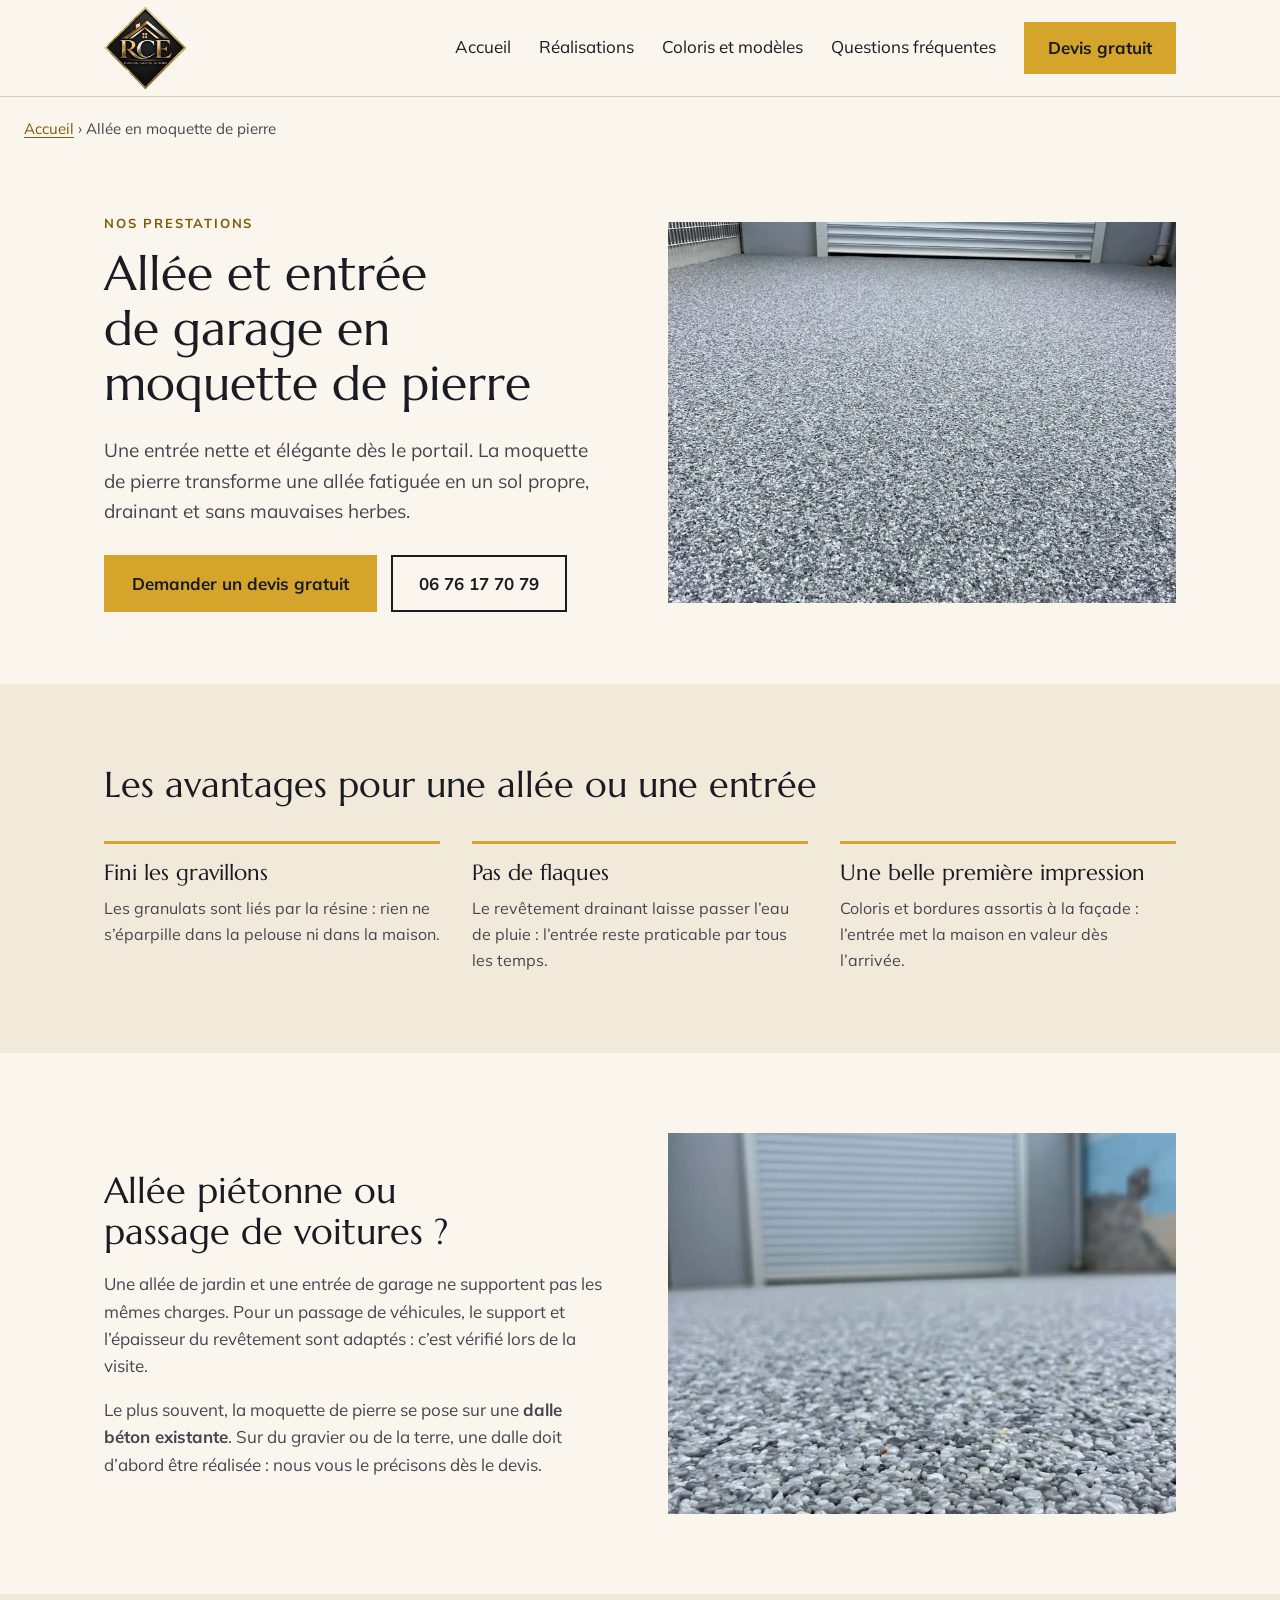
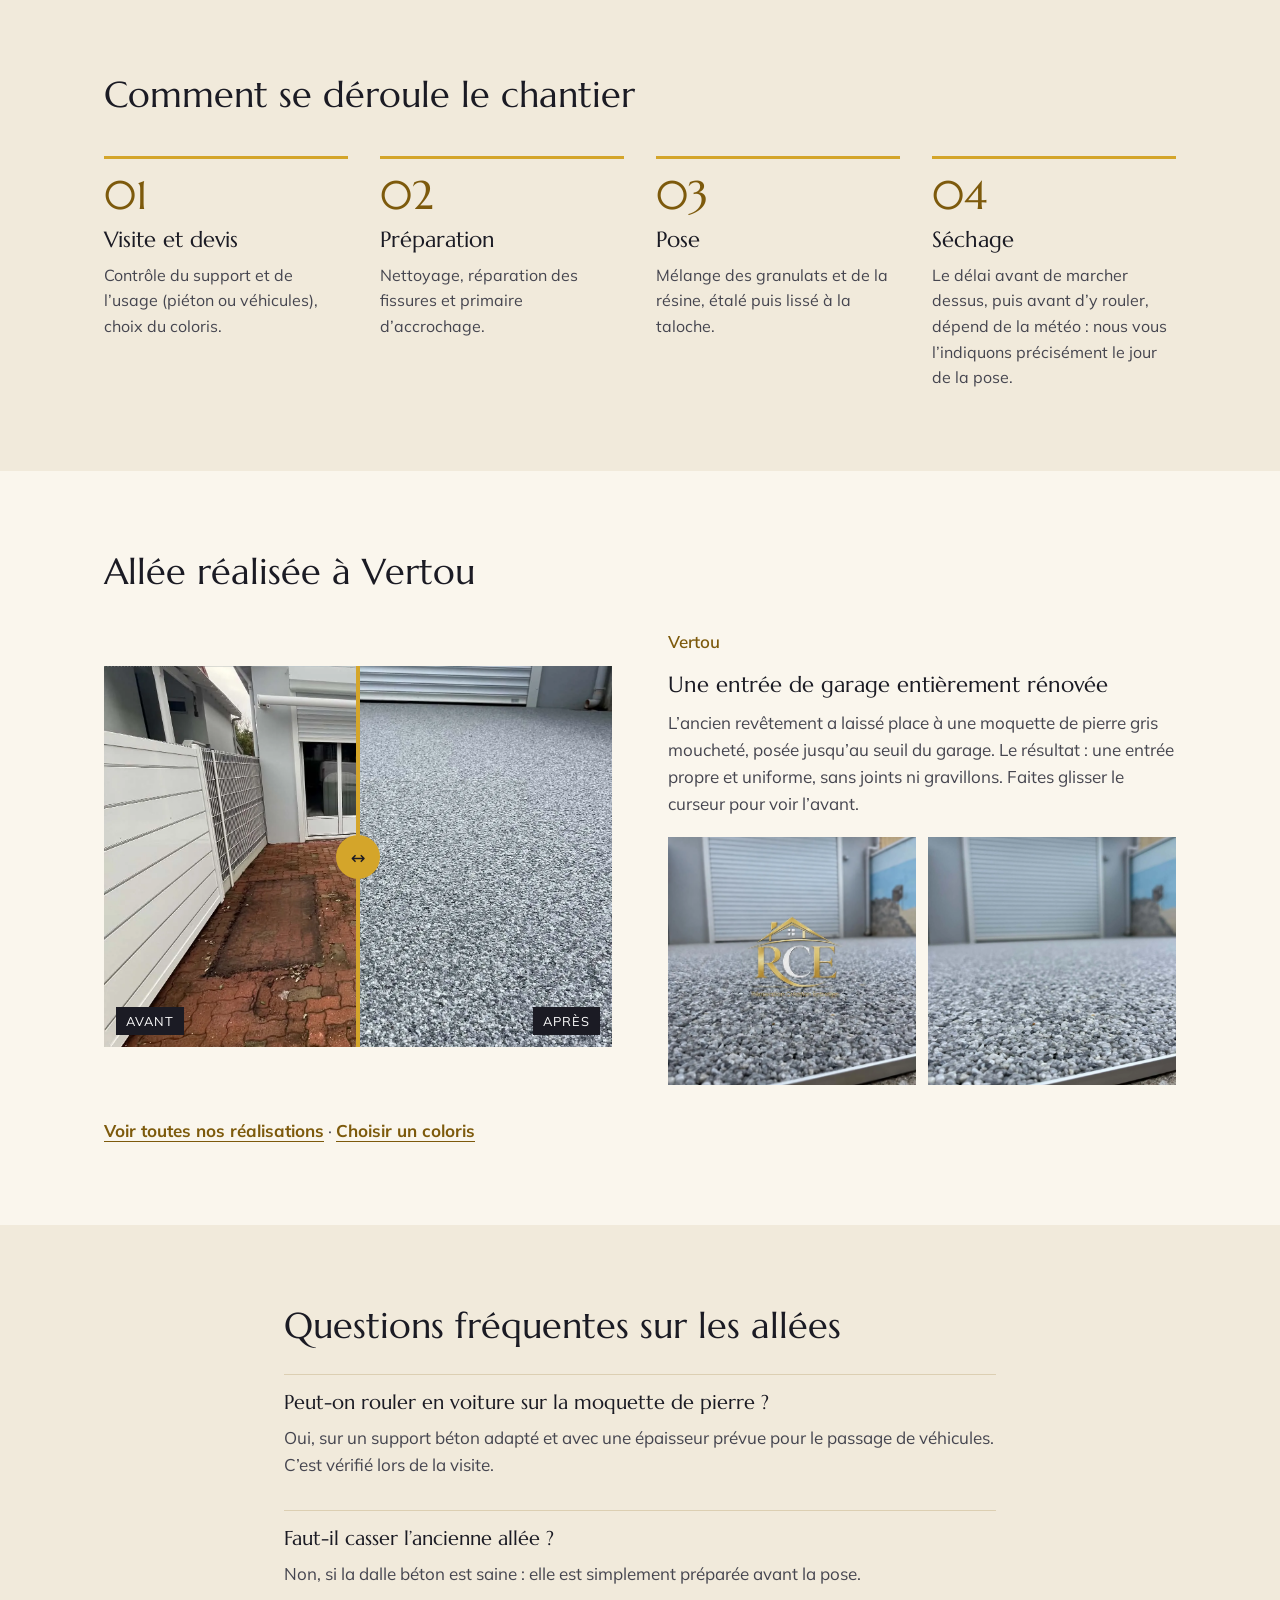
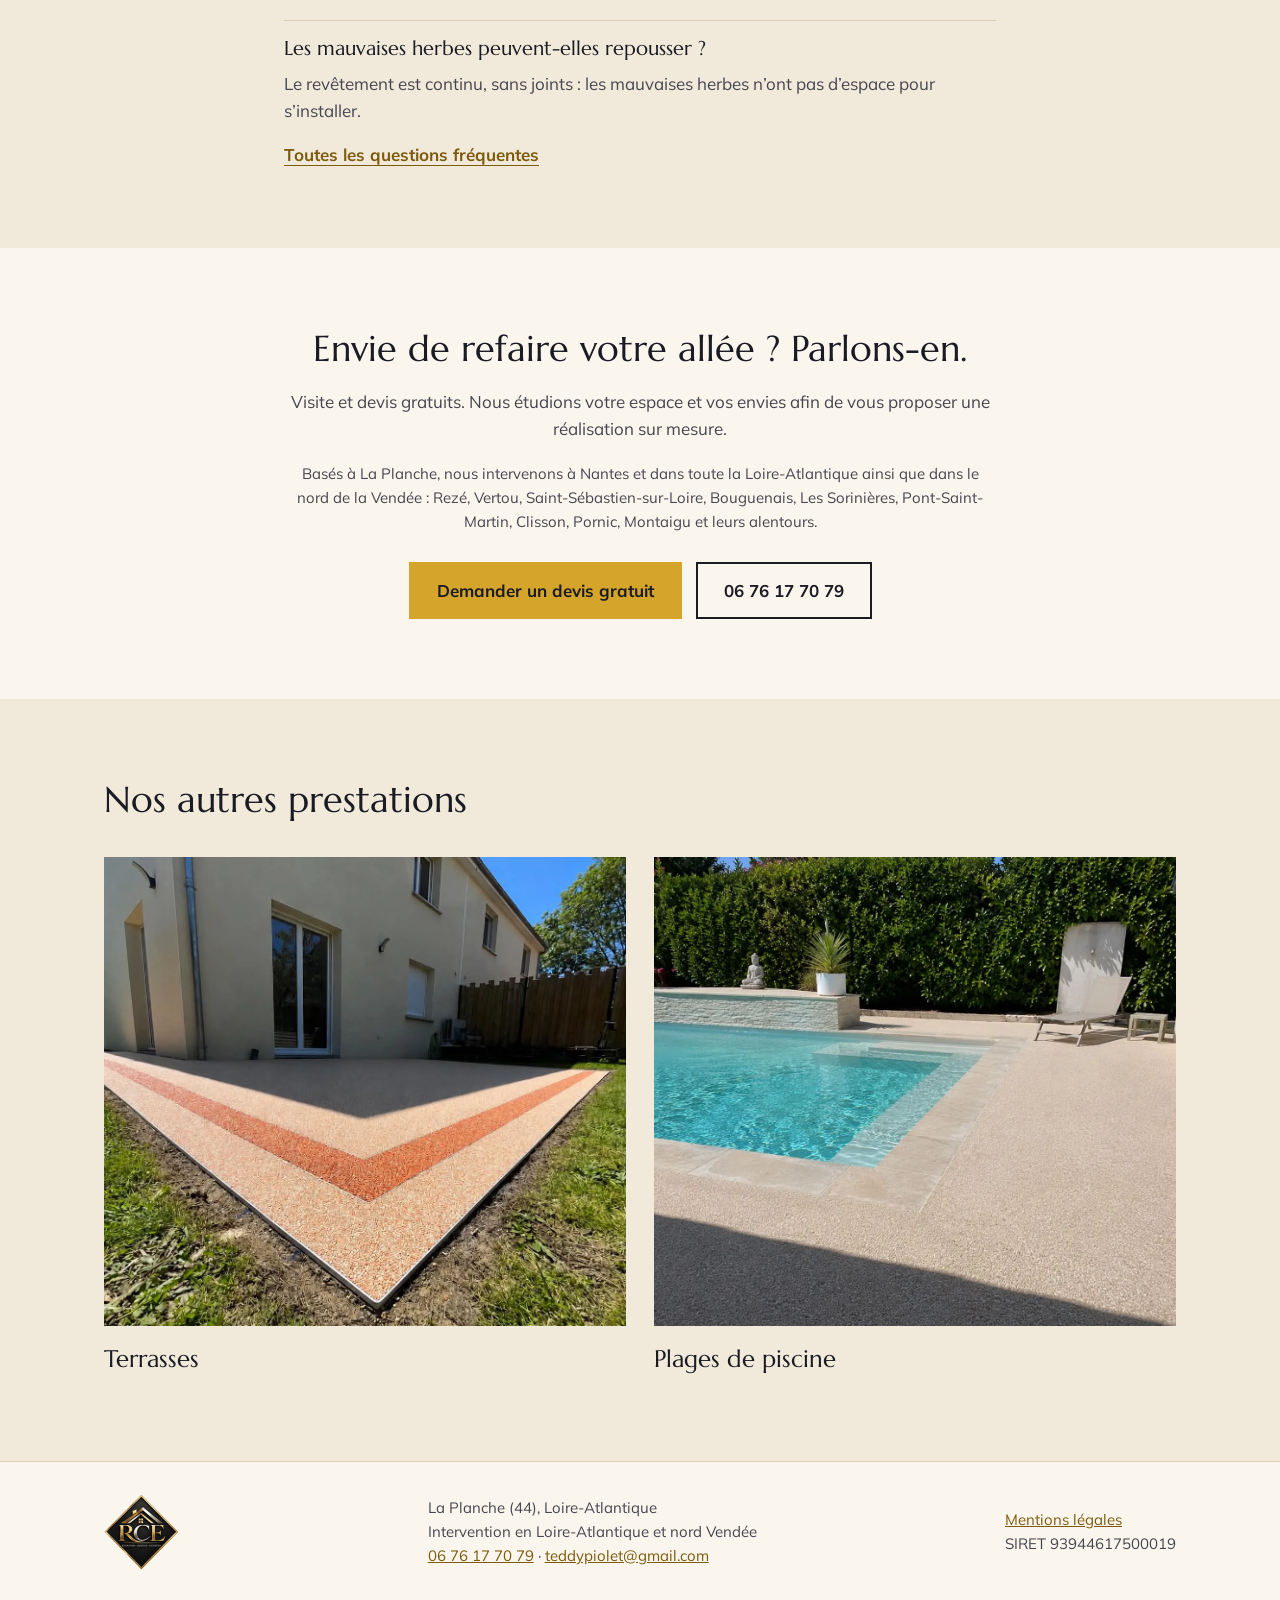
==== allee-moquette-de-pierre.html @ 09a0be83 "dernières pages à jours" ====
<!DOCTYPE html>
<html lang="fr">
<head>
  <meta charset="utf-8">
  <meta name="viewport" content="width=device-width, initial-scale=1">

  <title>Allée et entrée de garage en moquette de pierre | RCE</title>
  <meta name="description" content="Allée de garage, entrée de maison ou chemin de jardin en moquette de pierre à Nantes et en Loire-Atlantique. Sol drainant, sans gravillons ni flaques. Devis gratuit.">
  <link rel="canonical" href="https://www.rce-moquette-de-pierre.fr/allee-moquette-de-pierre.html">

  <meta property="og:type" content="website">
  <meta property="og:title" content="Allée et entrée de garage en moquette de pierre | RCE">
  <meta property="og:description" content="Allée de garage, entrée de maison ou chemin de jardin en moquette de pierre à Nantes et en Loire-Atlantique. Sol drainant, sans gravillons ni flaques. Devis gratuit.">
  <meta property="og:image" content="https://www.rce-moquette-de-pierre.fr/img/photos/projet-1-apres-2.webp">

  <link rel="icon" href="img/logo/logo-rce-losange.webp">
  <link rel="preconnect" href="https://fonts.googleapis.com">
  <link rel="preconnect" href="https://fonts.gstatic.com" crossorigin>
  <link rel="stylesheet" href="https://fonts.googleapis.com/css2?family=Marcellus&family=Mulish:wght@400;600;700&display=swap">
  <link rel="stylesheet" href="style.css">
</head>
<body>

  <a class="evitement" href="#contenu">Aller au contenu</a>

  <header class="entete">
    <div class="conteneur entete-contenu">
      <a class="logo" href="index.html">
        <img src="img/logo/logo-rce-losange.webp" alt="RCE, rénovation création entretien" width="1163" height="1172">
      </a>
      <button class="menu-bouton" aria-expanded="false" aria-controls="menu" aria-label="Ouvrir le menu">
        <span></span><span></span><span></span>
      </button>
      <nav id="menu" class="menu" aria-label="Navigation principale">
        <a href="index.html">Accueil</a>
        <a href="realisations.html">Réalisations</a>
        <a href="coloris-modeles.html">Coloris et modèles</a>
        <a href="faq.html">Questions fréquentes</a>
        <a class="bouton bouton-petit" href="contact.html">Devis gratuit</a>
      </nav>
    </div>
  </header>

  <main id="contenu">

    <p class="conteneur ariane"><a href="index.html">Accueil</a> › Allée en moquette de pierre</p>

    <!-- HAUT DE PAGE -->
    <section class="conteneur hero">
      <div class="hero-texte">
        <p class="surtitre">Nos prestations</p>
        <h1>Allée et entrée de garage en moquette de pierre</h1>
        <p class="accroche">Une entrée nette et élégante dès le portail. La moquette de pierre transforme une allée fatiguée en un sol propre, drainant et sans mauvaises herbes.</p>
        <div class="actions">
          <a class="bouton" href="contact.html">Demander un devis gratuit</a>
          <a class="bouton bouton-contour" href="tel:+33676177079">06 76 17 70 79</a>
        </div>
      </div>
      <img class="photo" src="img/photos/projet-1-apres-2.webp" alt="Allée de garage en moquette de pierre à Vertou">
    </section>

    <!-- AVANTAGES -->
    <section class="section fond-sable">
      <div class="conteneur">
        <h2>Les avantages pour une allée ou une entrée</h2>
        <ul class="atouts">
          <li>
            <h3>Fini les gravillons</h3>
            <p>Les granulats sont liés par la résine : rien ne s’éparpille dans la pelouse ni dans la maison.</p>
          </li>
          <li>
            <h3>Pas de flaques</h3>
            <p>Le revêtement drainant laisse passer l’eau de pluie : l’entrée reste praticable par tous les temps.</p>
          </li>
          <li>
            <h3>Une belle première impression</h3>
            <p>Coloris et bordures assortis à la façade : l’entrée met la maison en valeur dès l’arrivée.</p>
          </li>
        </ul>
      </div>
    </section>

    <!-- PIÉTON OU VOITURE -->
    <section class="section">
      <div class="conteneur deux-colonnes">
        <div>
          <h2>Allée piétonne ou passage de voitures ?</h2>
          <p>Une allée de jardin et une entrée de garage ne supportent pas les mêmes charges. Pour un passage de véhicules, le support et l’épaisseur du revêtement sont adaptés : c’est vérifié lors de la visite.</p>
          <p>Le plus souvent, la moquette de pierre se pose sur une <strong>dalle béton existante</strong>. Sur du gravier ou de la terre, une dalle doit d’abord être réalisée : nous vous le précisons dès le devis.</p>
        </div>
        <img class="photo" src="img/photos/projet-1-apres.webp" alt="Allée de garage à Vertou, vue d’ensemble" loading="lazy">
      </div>
    </section>

    <!-- ÉTAPES -->
    <section class="section fond-sable">
      <div class="conteneur">
        <h2>Comment se déroule le chantier</h2>
        <ol class="etapes">
          <li>
            <span class="etape-numero">01</span>
            <h3>Visite et devis</h3>
            <p>Contrôle du support et de l’usage (piéton ou véhicules), choix du coloris.</p>
          </li>
          <li>
            <span class="etape-numero">02</span>
            <h3>Préparation</h3>
            <p>Nettoyage, réparation des fissures et primaire d’accrochage.</p>
          </li>
          <li>
            <span class="etape-numero">03</span>
            <h3>Pose</h3>
            <p>Mélange des granulats et de la résine, étalé puis lissé à la taloche.</p>
          </li>
          <li>
            <span class="etape-numero">04</span>
            <h3>Séchage</h3>
            <p>Le délai avant de marcher dessus, puis avant d’y rouler, dépend de la météo : nous vous l’indiquons précisément le jour de la pose.</p>
          </li>
        </ol>
      </div>
    </section>

    <!-- RÉALISATION -->
    <section class="section">
      <div class="conteneur">
        <h2>Allée réalisée à Vertou</h2>
        <div class="chantiers">
          <div class="deux-colonnes chantier">
            <div class="comparateur" style="--pos:50%">
              <img class="comparateur-image apres" src="img/photos/projet-1-apres-2.webp" alt="Allée de garage à Vertou après la pose de la moquette de pierre">
              <img class="comparateur-image avant" src="img/photos/projet-1-avant.webp" alt="Allée de garage à Vertou avant les travaux">
              <span class="comparateur-etiquette etiquette-avant">Avant</span>
              <span class="comparateur-etiquette etiquette-apres">Après</span>
              <div class="comparateur-barre" aria-hidden="true"></div>
              <input type="range" min="0" max="100" value="50" aria-label="Comparer avant et après">
            </div>
            <div>
              <p class="projet-infos">Vertou</p>
              <h3>Une entrée de garage entièrement rénovée</h3>
              <p>L’ancien revêtement a laissé place à une moquette de pierre gris moucheté, posée jusqu’au seuil du garage. Le résultat : une entrée propre et uniforme, sans joints ni gravillons. Faites glisser le curseur pour voir l’avant.</p>
              <div class="galerie">
                <img src="img/photos/projet-1-apres-3.webp" alt="Allée de garage à Vertou, détail de la finition" loading="lazy">
                <img src="img/photos/projet-1-apres.webp" alt="Allée de garage à Vertou, vue d’ensemble" loading="lazy">
              </div>
            </div>
          </div>
        </div>
        <p class="plus-loin"><a class="lien" href="realisations.html">Voir toutes nos réalisations</a> · <a class="lien" href="coloris-modeles.html">Choisir un coloris</a></p>
      </div>
    </section>

    <!-- QUESTIONS FRÉQUENTES -->
    <section class="section fond-sable">
      <div class="conteneur faq-courte">
        <h2>Questions fréquentes sur les allées</h2>
        <h3>Peut-on rouler en voiture sur la moquette de pierre ?</h3>
        <p>Oui, sur un support béton adapté et avec une épaisseur prévue pour le passage de véhicules. C’est vérifié lors de la visite.</p>
        <h3>Faut-il casser l’ancienne allée ?</h3>
        <p>Non, si la dalle béton est saine : elle est simplement préparée avant la pose.</p>
        <h3>Les mauvaises herbes peuvent-elles repousser ?</h3>
        <p>Le revêtement est continu, sans joints : les mauvaises herbes n’ont pas d’espace pour s’installer.</p>
        <p><a class="lien" href="faq.html">Toutes les questions fréquentes</a></p>
      </div>
    </section>

    <!-- APPEL AU DEVIS -->
    <section class="section">
      <div class="conteneur appel">
        <h2>Envie de refaire votre allée ? Parlons-en.</h2>
        <p>Visite et devis gratuits. Nous étudions votre espace et vos envies afin de vous proposer une réalisation sur mesure.</p>
        <p class="zone">Basés à La Planche, nous intervenons à Nantes et dans toute la Loire-Atlantique ainsi que dans le nord de la Vendée : Rezé, Vertou, Saint-Sébastien-sur-Loire, Bouguenais, Les Sorinières, Pont-Saint-Martin, Clisson, Pornic, Montaigu et leurs alentours.</p>
        <div class="actions">
          <a class="bouton" href="contact.html">Demander un devis gratuit</a>
          <a class="bouton bouton-contour" href="tel:+33676177079">06 76 17 70 79</a>
        </div>
      </div>
    </section>

    <!-- AUTRES PRESTATIONS -->
    <section class="section fond-sable">
      <div class="conteneur">
        <h2>Nos autres prestations</h2>
        <div class="cartes autres">
          <a class="carte" href="terrasse-moquette-de-pierre.html">
            <img class="carte-photo" src="img/photos/projet-3-apres.webp" alt="Terrasses en moquette de pierre" loading="lazy">
            <span class="carte-titre">Terrasses</span>
          </a>
          <a class="carte" href="plage-piscine-moquette-de-pierre.html">
            <img class="carte-photo" src="img/photos/photo-piscine.webp" alt="Plages de piscine en moquette de pierre" loading="lazy">
            <span class="carte-titre">Plages de piscine</span>
          </a>
        </div>
      </div>
    </section>

  </main>

  <footer class="pied">
    <div class="conteneur pied-contenu">
      <img src="img/logo/logo-rce-losange.webp" alt="RCE" width="1163" height="1172">
      <p>La Planche (44), Loire-Atlantique<br>Intervention en Loire-Atlantique et nord Vendée<br><a href="tel:+33676177079">06 76 17 70 79</a> · <a href="mailto:teddypiolet@gmail.com">teddypiolet@gmail.com</a></p>
      <p><a href="mentions-legales.html">Mentions légales</a><br>SIRET 93944617500019</p>
    </div>
  </footer>

  <script src="script.js" defer></script>
</body>
</html>
---- style.css ----
/* ---------- Couleurs (version claire) ----------
   Pour passer en version foncée : changer ces valeurs et le fichier du logo. */
:root {
  --fond: #faf6ed;
  --sable: #f1eadb;
  --photo-vide: #ddd5c3;
  --trait: #dccfb2;
  --encre: #1b1b24;
  --texte: #45454f;
  --or: #d4a52a;
  --or-fonce: #b98c1c;
  --or-texte: #7d5a0c;
  --titres: "Marcellus", Georgia, serif;
  --corps: "Mulish", system-ui, sans-serif;
  --largeur: 1120px;
}

*, *::before, *::after { box-sizing: border-box; }

html { scroll-behavior: smooth; }

body {
  margin: 0;
  font-family: var(--corps);
  font-size: 1.0625rem;
  line-height: 1.6;
  color: var(--texte);
  background: var(--fond);
}

h1, h2, h3 {
  font-family: var(--titres);
  font-weight: 400;
  color: var(--encre);
  line-height: 1.15;
  margin: 0 0 .5em;
  text-wrap: balance;
}
h1 { font-size: clamp(2.1rem, 5vw, 3rem); }
h2 { font-size: clamp(1.7rem, 4vw, 2.25rem); }
h3 { font-size: 1.375rem; }
p { margin: 0 0 1em; }
p:last-child { margin-bottom: 0; }
a { color: var(--or-texte); }
img { max-width: 100%; height: auto; }

:focus-visible { outline: 3px solid var(--or-texte); outline-offset: 3px; }

.conteneur { max-width: var(--largeur); margin: 0 auto; padding-left: 24px; padding-right: 24px; }
.section { padding: clamp(56px, 8vw, 80px) 0; }
.fond-sable { background: var(--sable); }

.evitement {
  position: absolute; left: -999px; top: 0;
  background: var(--encre); color: #fff; padding: 10px 16px; z-index: 100;
}
.evitement:focus { left: 0; }

/* ---------- Boutons et liens ---------- */
.bouton {
  display: inline-block;
  padding: 13px 26px;
  background: var(--or);
  color: var(--encre);
  border: 2px solid var(--or);
  text-decoration: none;
  font-weight: 700;
  transition: background .2s, border-color .2s, color .2s;
}
.bouton:hover { background: var(--or-fonce); border-color: var(--or-fonce); }
.bouton-contour { background: transparent; border-color: var(--encre); }
.bouton-contour:hover { background: var(--encre); border-color: var(--encre); color: var(--fond); }
.bouton-petit { padding: 10px 22px; }
.lien { font-weight: 700; text-underline-offset: 4px; }
.actions { display: flex; flex-wrap: wrap; gap: 14px; }

/* ---------- En-tête ---------- */
.entete {
  position: sticky; top: 0; z-index: 50;
  background: var(--fond);
  border-bottom: 1px solid var(--trait);
}
.entete-contenu {
  position: relative;
  display: flex; align-items: center; justify-content: space-between;
  gap: 16px;
  padding-top: 6px; padding-bottom: 6px;
}
.logo { display: block; line-height: 0; }
.logo img { height: 84px; width: auto; }

.menu { display: flex; align-items: center; gap: 28px; }
.menu a:not(.bouton) {
  color: var(--encre); text-decoration: none;
  padding: 10px 0; border-bottom: 2px solid transparent;
}
.menu a:not(.bouton):hover { border-bottom-color: var(--trait); }
.menu a[aria-current="page"] { font-weight: 700; border-bottom-color: var(--or); }

.menu-bouton { display: none; background: none; border: 0; padding: 10px; cursor: pointer; }
.menu-bouton span { display: block; width: 24px; height: 2px; background: var(--encre); margin: 5px 0; }

@media (max-width: 760px) {
  .logo img { height: 68px; }
  .menu-bouton { display: block; }
  .menu {
    display: none;
    position: absolute; left: 0; right: 0; top: 100%;
    flex-direction: column; align-items: flex-start; gap: 10px;
    padding: 18px 24px 22px;
    background: var(--fond);
    border-bottom: 1px solid var(--trait);
  }
  .menu.ouvert { display: flex; }
}

/* ---------- Haut de page et diaporama ---------- */
.hero {
  display: grid;
  grid-template-columns: repeat(auto-fit, minmax(min(100%, 380px), 1fr));
  gap: 56px;
  align-items: center;
  padding-top: clamp(40px, 7vw, 72px);
  padding-bottom: clamp(48px, 7vw, 72px);
}
.accroche { font-size: 1.1875rem; margin-bottom: 28px; }

.diapos {
  position: relative;
  aspect-ratio: 6 / 5;
  background: var(--photo-vide);
  overflow: hidden;
}
.diapo {
  position: absolute; inset: 0;
  width: 100%; height: 100%;
  object-fit: cover;
  display: block;
  opacity: 0;
  transition: opacity 1s ease;
}
.diapo.active { opacity: 1; }

.diaporama-commandes {
  display: flex; align-items: center; justify-content: space-between;
  margin-top: 14px;
}
.points { display: flex; gap: 8px; }
.points button {
  width: 28px; height: 28px; padding: 0;
  background: none; border: 0; cursor: pointer;
  display: flex; align-items: center;
}
.points button::before {
  content: ""; width: 100%; height: 4px;
  background: var(--trait);
}
.points button[aria-selected="true"]::before { background: var(--or); }

.fleches { display: flex; gap: 8px; }
.fleche {
  width: 44px; height: 44px;
  background: none; border: 1px solid var(--encre);
  color: var(--encre); font-size: 1.1rem; cursor: pointer;
}
.fleche:hover { background: var(--encre); color: var(--fond); }

/* ---------- Présentation et cartes ---------- */
.intro {
  display: grid;
  grid-template-columns: repeat(auto-fit, minmax(min(100%, 300px), 1fr));
  gap: 20px 40px;
  font-size: 1.1875rem;
  margin-bottom: 44px;
}
.intro p { margin: 0; }

.cartes {
  display: grid;
  grid-template-columns: repeat(auto-fit, minmax(min(100%, 240px), 1fr));
  gap: 28px;
}
.carte { display: block; text-decoration: none; }
.carte-photo {
  display: block;
  width: 100%;
  aspect-ratio: 10 / 9;
  object-fit: cover;
  background: var(--photo-vide);
}
.carte-titre {
  display: inline-block; margin-top: 14px;
  font-family: var(--titres); font-size: 1.5rem; color: var(--encre);
  border-bottom: 2px solid transparent;
  transition: border-color .2s;
}
.carte:hover .carte-titre { border-bottom-color: var(--or); }

/* ---------- Blocs texte + photo ---------- */
.deux-colonnes {
  display: grid;
  grid-template-columns: repeat(auto-fit, minmax(min(100%, 340px), 1fr));
  gap: 40px 56px;
  align-items: center;
}
.photo {
  display: block;
  width: 100%;
  aspect-ratio: 4 / 3;
  object-fit: cover;
  background: var(--photo-vide);
}

/* ---------- Étapes ---------- */
.etapes {
  list-style: none; margin: 40px 0 0; padding: 0;
  display: grid;
  grid-template-columns: repeat(auto-fit, minmax(min(100%, 230px), 1fr));
  gap: 32px;
}
.etapes li { border-top: 3px solid var(--or); padding-top: 16px; }
.etape-numero {
  display: block;
  font-family: var(--titres); font-size: 2.5rem; line-height: 1;
  color: var(--or-texte);
  margin-bottom: 12px;
}
.etapes p { font-size: 1rem; }

/* ---------- Avant / après ---------- */
.comparateur {
  position: relative;
  aspect-ratio: 4 / 3;
  overflow: hidden;
  background: var(--photo-vide);
}
.comparateur-image {
  position: absolute; inset: 0;
  width: 100%; height: 100%;
  object-fit: cover;
  display: block;
}
.comparateur-image.avant {
  clip-path: inset(0 calc(100% - var(--pos)) 0 0);
}
.comparateur-etiquette {
  position: absolute; bottom: 12px;
  padding: 4px 10px;
  background: var(--encre); color: #fff;
  font-size: .8rem; letter-spacing: .08em; text-transform: uppercase;
  pointer-events: none;
}
.etiquette-avant { left: 12px; }
.etiquette-apres { right: 12px; }
.comparateur-barre {
  position: absolute; top: 0; bottom: 0; left: var(--pos);
  width: 4px; margin-left: -2px; background: var(--or);
}
.comparateur-barre::after {
  content: "\2194";
  position: absolute; top: 50%; left: 50%;
  width: 44px; height: 44px; margin: -22px 0 0 -22px;
  display: grid; place-items: center;
  background: var(--or); color: var(--encre);
  border-radius: 50%; font-size: 1.1rem;
}
.comparateur input {
  position: absolute; inset: 0;
  width: 100%; height: 100%; margin: 0;
  opacity: 0; cursor: ew-resize;
}
.comparateur:focus-within { outline: 3px solid var(--or-texte); outline-offset: 3px; }

/* ---------- Appel au devis ---------- */
.appel { max-width: 760px; text-align: center; }
.appel .actions { justify-content: center; margin-top: 28px; }
.appel .zone { font-size: .9375rem; margin-top: 20px; }

/* ---------- Pied de page ---------- */
.pied { border-top: 1px solid var(--trait); font-size: .9375rem; }
.pied-contenu {
  display: flex; flex-wrap: wrap; align-items: center; justify-content: space-between;
  gap: 24px;
  padding-top: 32px; padding-bottom: 32px;
}
.pied img { height: 76px; width: auto; }
.pied p { margin: 0; }

/* ---------- Pages intérieures : introduction ---------- */
.page-intro {
  padding-top: clamp(48px, 7vw, 72px);
  padding-bottom: clamp(32px, 5vw, 48px);
}
.page-intro p { max-width: 62ch; font-size: 1.1875rem; }

/* ---------- Réalisations ---------- */
.projet-infos { color: var(--or-texte); font-weight: 600; }
.projet-contenu {
  display: grid;
  grid-template-columns: repeat(auto-fit, minmax(min(100%, 340px), 1fr));
  gap: 24px;
  align-items: start;
  margin-top: 28px;
}
/* Un projet sur deux : photo avant/après à droite (seulement quand il y a 2 colonnes) */
@media (min-width: 800px) {
  .projet-inverse > :first-child { order: 2; }
}
.galerie {
  display: grid;
  grid-template-columns: repeat(2, minmax(0, 1fr));
  gap: 12px;
}
.galerie-large {
  grid-template-columns: repeat(auto-fill, minmax(min(100%, 240px), 1fr));
  margin-top: 28px;
}
.galerie a {
  display: block;
  aspect-ratio: 1;
  overflow: hidden;
  background: var(--photo-vide);
}
.galerie img {
  width: 100%; height: 100%;
  object-fit: cover;
  display: block;
  transition: transform .3s ease;
}
.galerie a:hover img { transform: scale(1.04); }

/* ---------- Visionneuse (photo agrandie) ---------- */
.visionneuse {
  border: 0; padding: 0;
  background: transparent;
  max-width: min(92vw, 1200px);
  max-height: 92vh;
  overflow: visible;
}
.visionneuse::backdrop { background: rgba(20, 20, 26, .9); }
.visionneuse img {
  display: block;
  max-width: 100%; max-height: 84vh;
  width: auto; height: auto;
  margin: 0 auto;
}
.visionneuse-legende { color: #fff; text-align: center; margin: 12px 0 0; }
.visionneuse-fermer {
  position: fixed; top: 16px; right: 16px;
  width: 48px; height: 48px;
  background: var(--fond); color: var(--encre);
  border: 0; font-size: 1.6rem; line-height: 1; cursor: pointer;
}

/* ---------- Coloris et modèles ---------- */
.nuancier {
  display: grid;
  grid-template-columns: repeat(auto-fill, minmax(min(100%, 140px), 1fr));
  gap: 28px 20px;
  margin: 36px 0 0; padding: 0; list-style: none;
}
.modeles {
  grid-template-columns: repeat(auto-fill, minmax(min(100%, 260px), 1fr));
}
.echantillon { margin: 0; }
.echantillon-photo {
  display: block;
  aspect-ratio: 1;
  overflow: hidden;
  background: var(--photo-vide);
}
.modeles .echantillon-photo { aspect-ratio: 4 / 3; }
.echantillon-photo img {
  width: 100%; height: 100%;
  object-fit: cover;
  display: block;
}
.echantillon figcaption {
  margin-top: 12px;
  font-family: var(--titres); font-size: 1.25rem; color: var(--encre);
}
.echantillon figcaption small {
  display: block;
  font-family: var(--corps); font-size: .9375rem; color: var(--texte);
}
.note { font-size: .9375rem; margin-top: 28px; }

/* Coloris : 5 par ligne sur ordinateur (20 coloris = 4 lignes) */
.nuancier:not(.motifs) { grid-template-columns: repeat(5, minmax(0, 1fr)); }
@media (max-width: 700px) {
  .nuancier:not(.motifs) { grid-template-columns: repeat(3, minmax(0, 1fr)); }
}
@media (max-width: 420px) {
  .nuancier:not(.motifs) { grid-template-columns: repeat(2, minmax(0, 1fr)); }
}

/* Motifs décoratifs : dessins noirs sur fond blanc, affichés en entier */
.motifs {
  grid-template-columns: repeat(auto-fill, minmax(min(100%, 140px), 1fr));
}
.motifs .echantillon-photo { background: #fff; padding: 14px; }
.motifs .echantillon-photo img { object-fit: contain; }
.motifs .echantillon figcaption { font-size: 1.0625rem; }

/* ---------- Contact ---------- */
.contact {
  display: flex; flex-wrap: wrap;
  align-items: flex-start;
  gap: 40px 56px;
  padding-bottom: clamp(56px, 8vw, 80px);
}
.contact-formulaire { flex: 2 1 480px; min-width: 0; }
.contact-formulaire iframe { display: block; border: 0; }
.contact-infos {
  flex: 1 1 260px;
  display: flex; flex-direction: column; gap: 20px;
}
.contact-bloc {
  background: var(--sable);
  border-top: 3px solid var(--or);
  padding: 22px 24px;
}
.contact-bloc h2 { font-size: 1.35rem; margin-bottom: .4em; }
.contact-bloc p { margin: 0 0 .5em; }
.contact-tel {
  font-family: var(--titres);
  font-size: 1.6rem;
  color: var(--encre);
  text-decoration: none;
}
.contact-tel:hover { color: var(--or-texte); }

/* ---------- Avis clients ---------- */
.avis-resume { font-size: 1.125rem; margin-bottom: 32px; }
.etoiles { color: var(--or); letter-spacing: 2px; }
.avis-resume .etoiles { margin-right: 8px; }
.avis-grille {
  display: grid;
  grid-template-columns: repeat(auto-fit, minmax(min(100%, 280px), 1fr));
  gap: 24px;
}
.avis {
  margin: 0;
  padding: 24px;
  background: var(--sable);
  border-top: 3px solid var(--or);
  display: flex; flex-direction: column; gap: 12px;
}
.avis p { margin: 0; font-style: italic; }
.avis footer { margin-top: auto; font-weight: 700; color: var(--encre); }
.fond-sable .avis { background: var(--fond); }
.avis-actions { margin-top: 32px; align-items: center; }

/* ---------- Questions fréquentes ---------- */
.faq { max-width: 760px; padding-bottom: clamp(56px, 8vw, 80px); }
.faq h2 {
  font-size: 1.45rem;
  margin-top: 1.8em;
  padding-top: 18px;
  border-top: 1px solid var(--trait);
}
.faq h2:first-child { margin-top: 0; }

/* ---------- Mentions légales ---------- */
.legal { max-width: 760px; padding-bottom: clamp(56px, 8vw, 80px); }
.legal h2 {
  font-size: 1.6rem;
  margin-top: 2.2em;
  padding-top: 18px;
  border-top: 1px solid var(--trait);
}
.legal h2:first-child { margin-top: 0; }
.legal h3 { font-size: 1.2rem; margin-top: 1.6em; }

/* ---------- Pages prestations (terrasse, allée, piscine) ---------- */
.ariane { font-size: .9375rem; padding-top: 20px; margin: 0; }
.ariane a { text-underline-offset: 3px; }
.surtitre { text-transform: uppercase; letter-spacing: .14em; font-size: .8125rem; font-weight: 700; color: var(--or-texte); margin-bottom: 12px; }
.atouts {
  list-style: none; margin: 36px 0 0; padding: 0;
  display: grid;
  grid-template-columns: repeat(auto-fit, minmax(min(100%, 240px), 1fr));
  gap: 32px;
}
.atouts li { border-top: 3px solid var(--or); padding-top: 16px; }
.atouts p { font-size: 1rem; }
.chantiers { display: grid; gap: 48px; margin-top: 36px; }
.chantier .galerie { margin-top: 20px; }
.chantier .galerie img { aspect-ratio: 1; }
.plus-loin { margin-top: 32px; }
.faq-courte { max-width: 760px; }
.faq-courte h3 { font-size: 1.25rem; margin-top: 1.6em; padding-top: 16px; border-top: 1px solid var(--trait); }
.faq-courte h3:first-of-type { margin-top: 28px; }
.autres { margin-top: 36px; }

@media (prefers-reduced-motion: reduce) {
  html { scroll-behavior: auto; }
  .diapo { transition: none; }
}
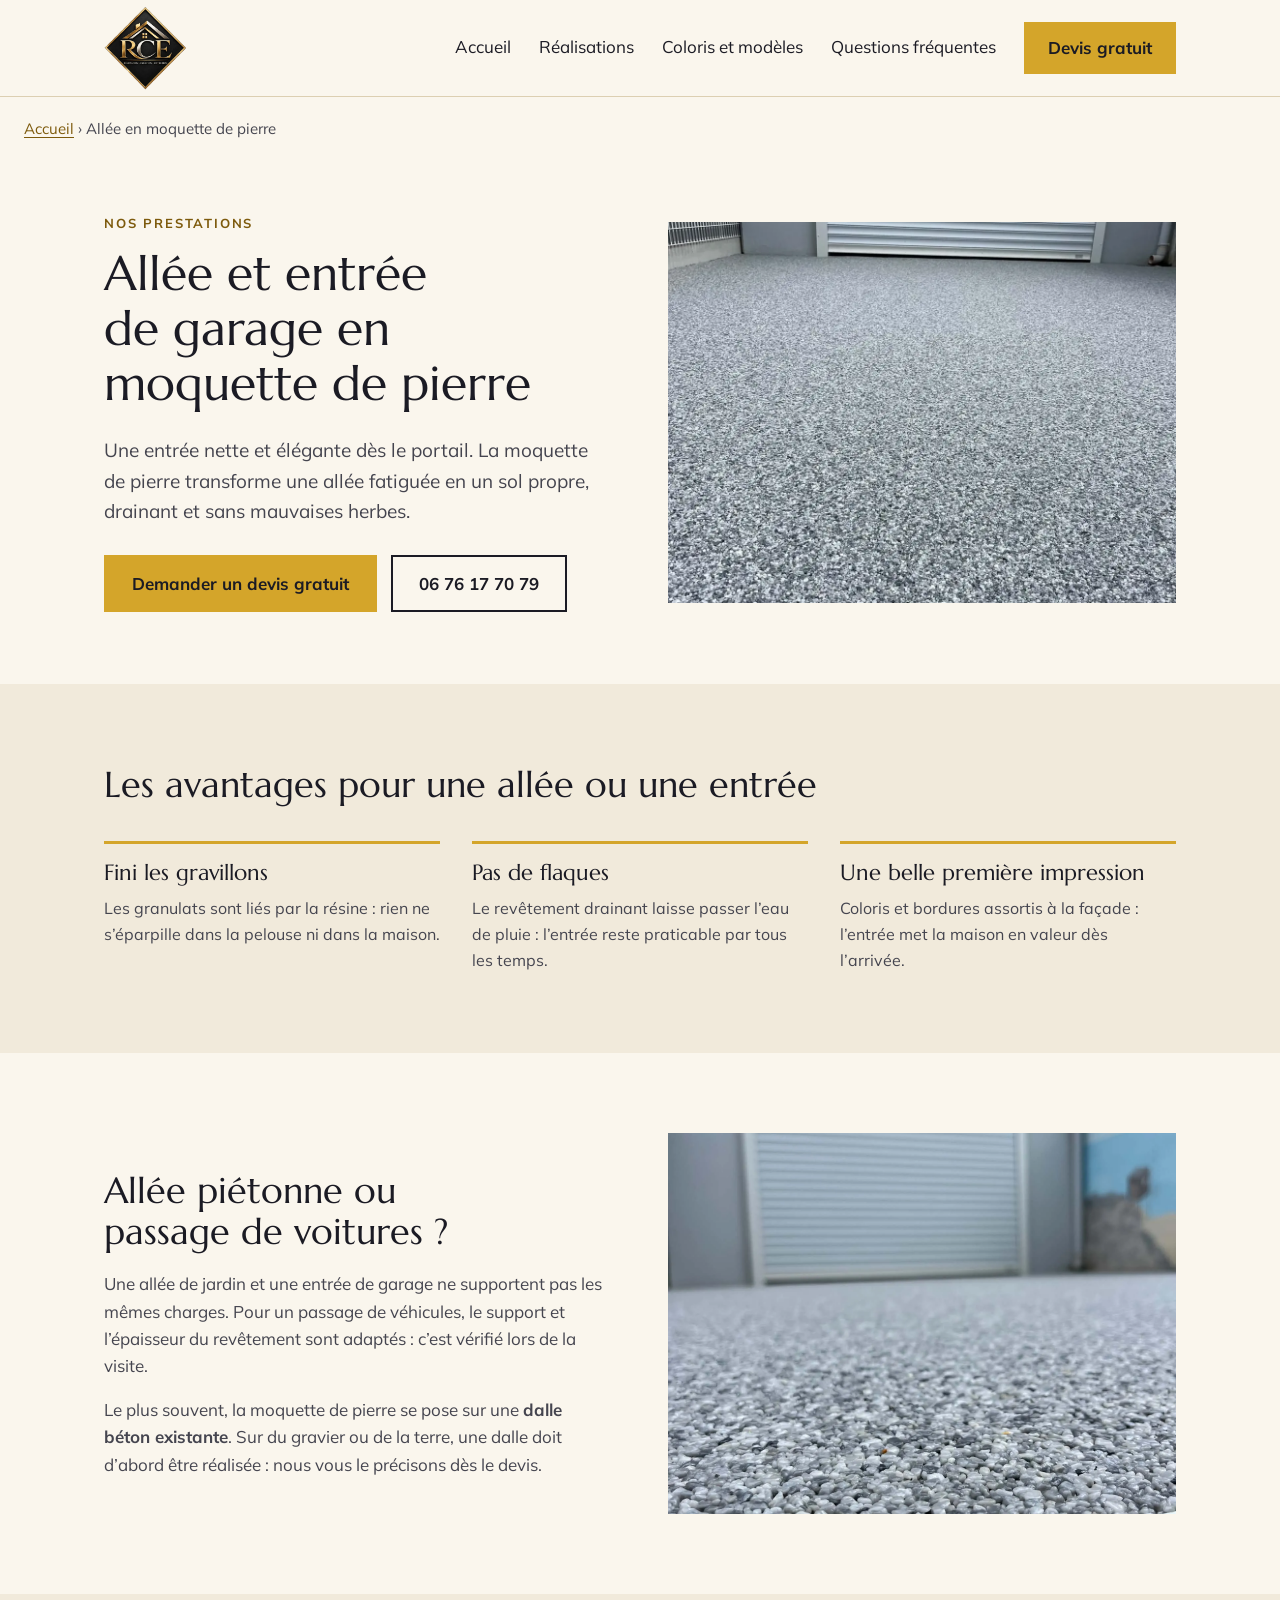
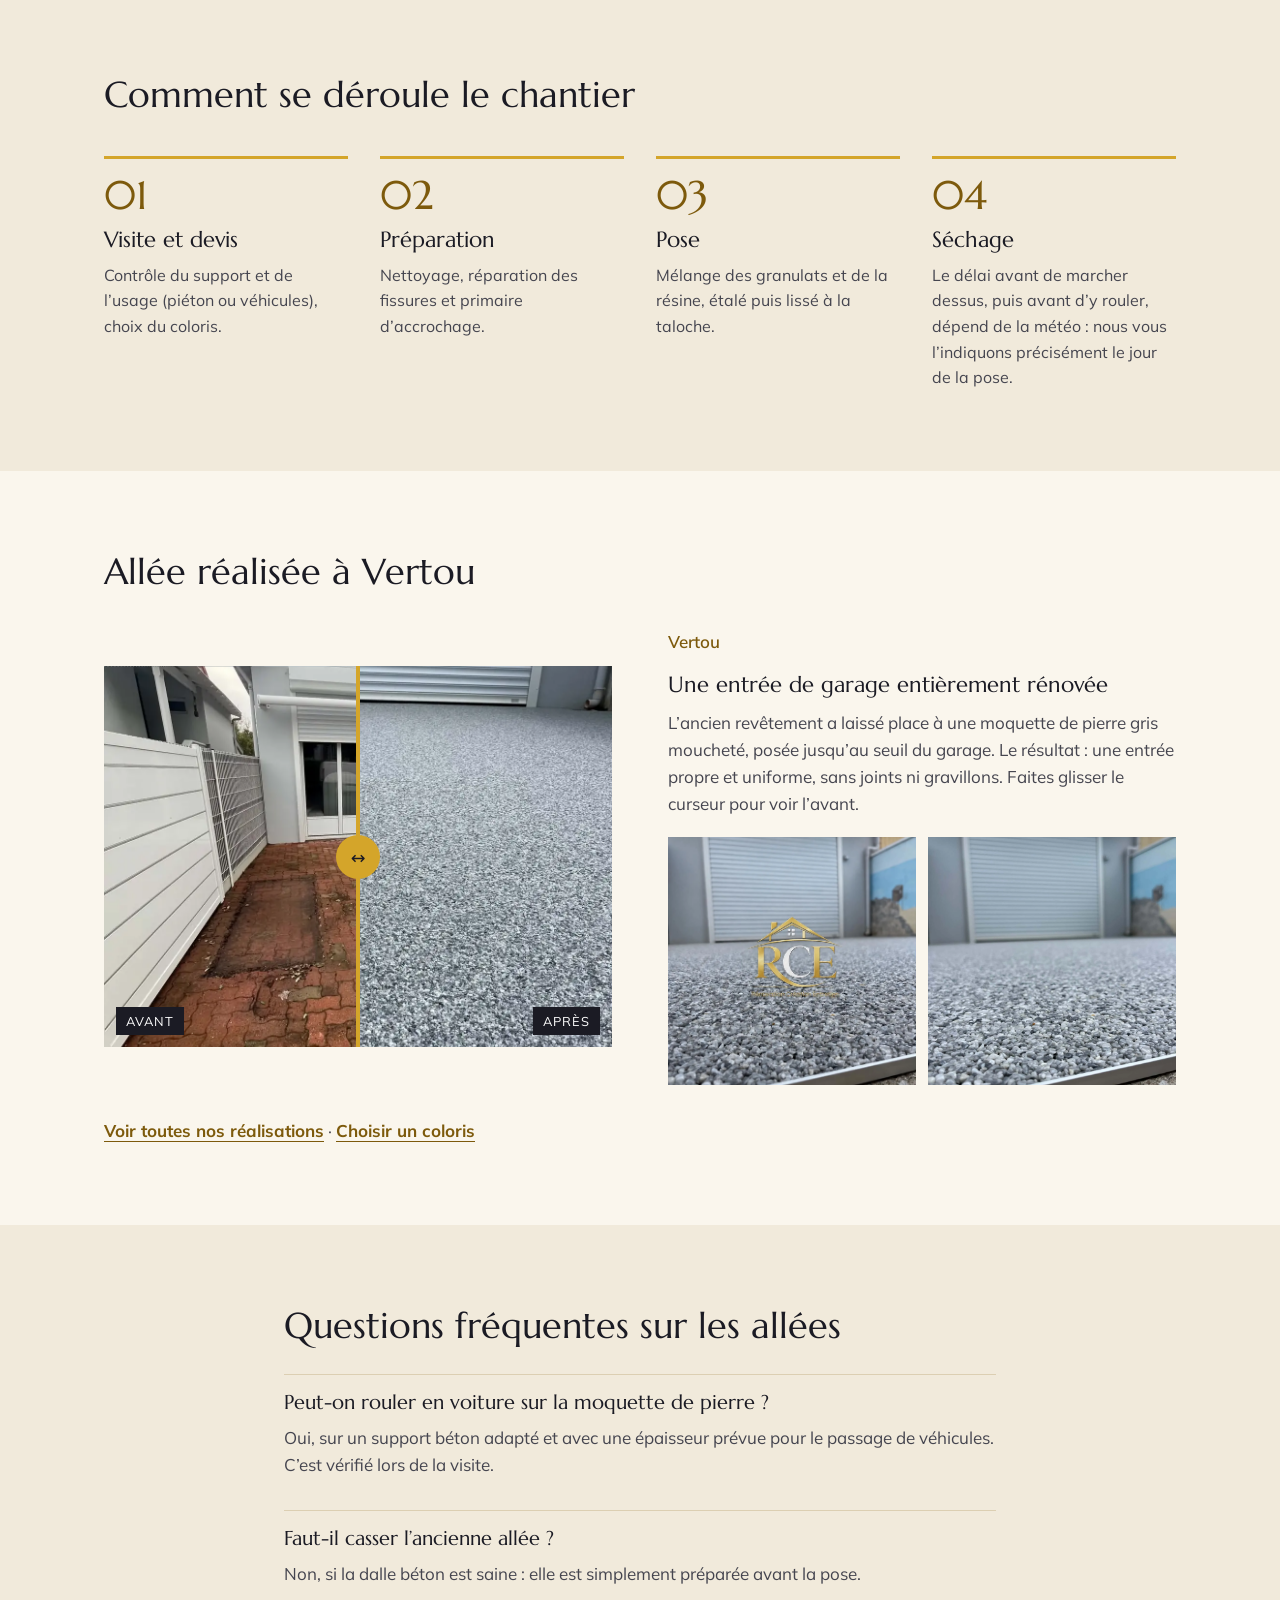
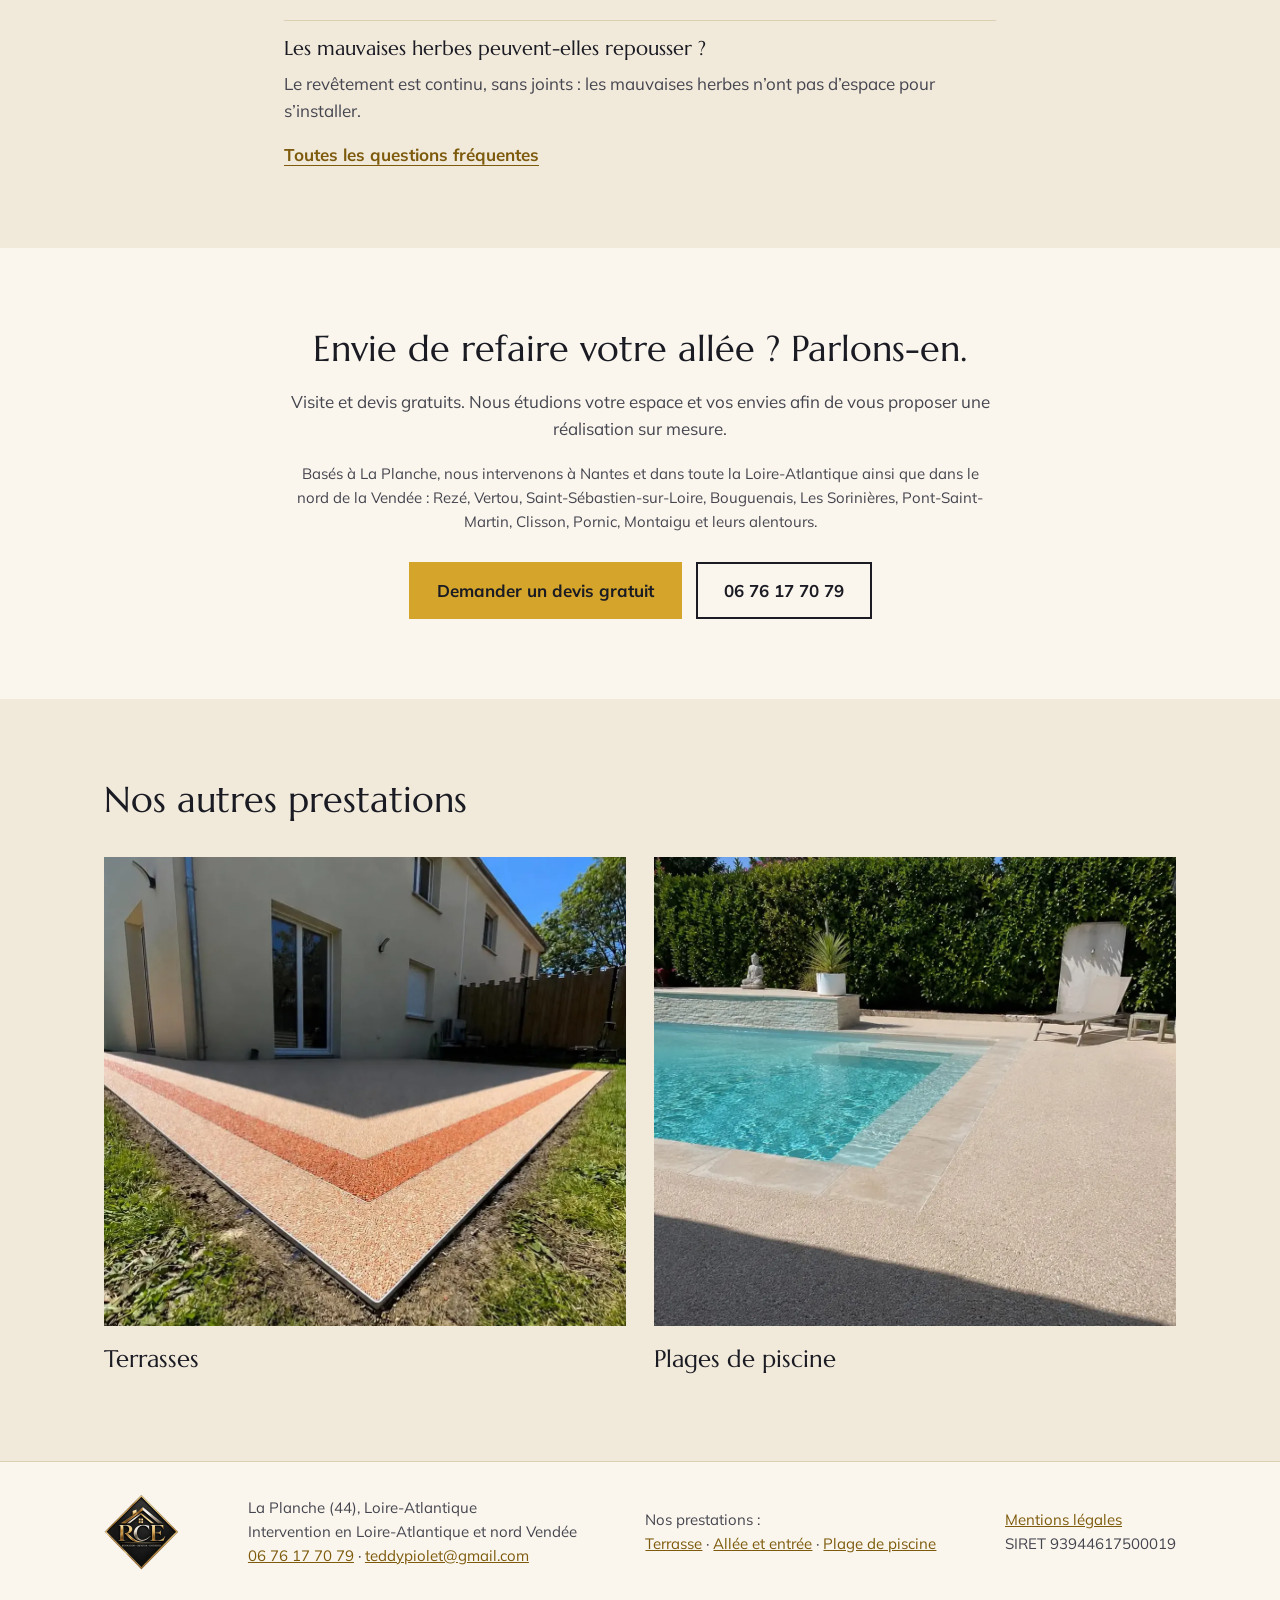
==== commit 073195b7: "dernière page à jour" ====
--- a/allee-moquette-de-pierre.html
+++ b/allee-moquette-de-pierre.html
@@ -18,6 +18,64 @@
   <link rel="preconnect" href="https://fonts.gstatic.com" crossorigin>
   <link rel="stylesheet" href="https://fonts.googleapis.com/css2?family=Marcellus&family=Mulish:wght@400;600;700&display=swap">
   <link rel="stylesheet" href="style.css">
+  <!-- Données structurées : fil d’Ariane et prestation -->
+  <script type="application/ld+json">
+[
+  {
+    "@context": "https://schema.org",
+    "@type": "BreadcrumbList",
+    "itemListElement": [
+      {
+        "@type": "ListItem",
+        "position": 1,
+        "name": "Accueil",
+        "item": "https://www.rce-moquette-de-pierre.fr/"
+      },
+      {
+        "@type": "ListItem",
+        "position": 2,
+        "name": "Allée et entrée de garage en moquette de pierre",
+        "item": "https://www.rce-moquette-de-pierre.fr/allee-moquette-de-pierre.html"
+      }
+    ]
+  },
+  {
+    "@context": "https://schema.org",
+    "@type": "Service",
+    "name": "Allée et entrée de garage en moquette de pierre",
+    "serviceType": "Pose de moquette de pierre",
+    "description": "Allées de jardin et entrées de garage en moquette de pierre : revêtement drainant, sans gravillons ni mauvaises herbes.",
+    "url": "https://www.rce-moquette-de-pierre.fr/allee-moquette-de-pierre.html",
+    "provider": {
+      "@type": "HomeAndConstructionBusiness",
+      "name": "RCE - Moquette de pierre",
+      "url": "https://www.rce-moquette-de-pierre.fr/",
+      "telephone": "+33676177079",
+      "address": {
+        "@type": "PostalAddress",
+        "addressLocality": "La Planche",
+        "postalCode": "44140",
+        "addressRegion": "Loire-Atlantique",
+        "addressCountry": "FR"
+      }
+    },
+    "areaServed": [
+      {
+        "@type": "City",
+        "name": "Nantes"
+      },
+      {
+        "@type": "AdministrativeArea",
+        "name": "Loire-Atlantique"
+      },
+      {
+        "@type": "AdministrativeArea",
+        "name": "Vendée"
+      }
+    ]
+  }
+]
+  </script>
 </head>
 <body>
 
@@ -200,6 +258,7 @@
     <div class="conteneur pied-contenu">
       <img src="img/logo/logo-rce-losange.webp" alt="RCE" width="1163" height="1172">
       <p>La Planche (44), Loire-Atlantique<br>Intervention en Loire-Atlantique et nord Vendée<br><a href="tel:+33676177079">06 76 17 70 79</a> · <a href="mailto:teddypiolet@gmail.com">teddypiolet@gmail.com</a></p>
+      <p>Nos prestations :<br><a href="terrasse-moquette-de-pierre.html">Terrasse</a> · <a href="allee-moquette-de-pierre.html">Allée et entrée</a> · <a href="plage-piscine-moquette-de-pierre.html">Plage de piscine</a></p>
       <p><a href="mentions-legales.html">Mentions légales</a><br>SIRET 93944617500019</p>
     </div>
   </footer>
